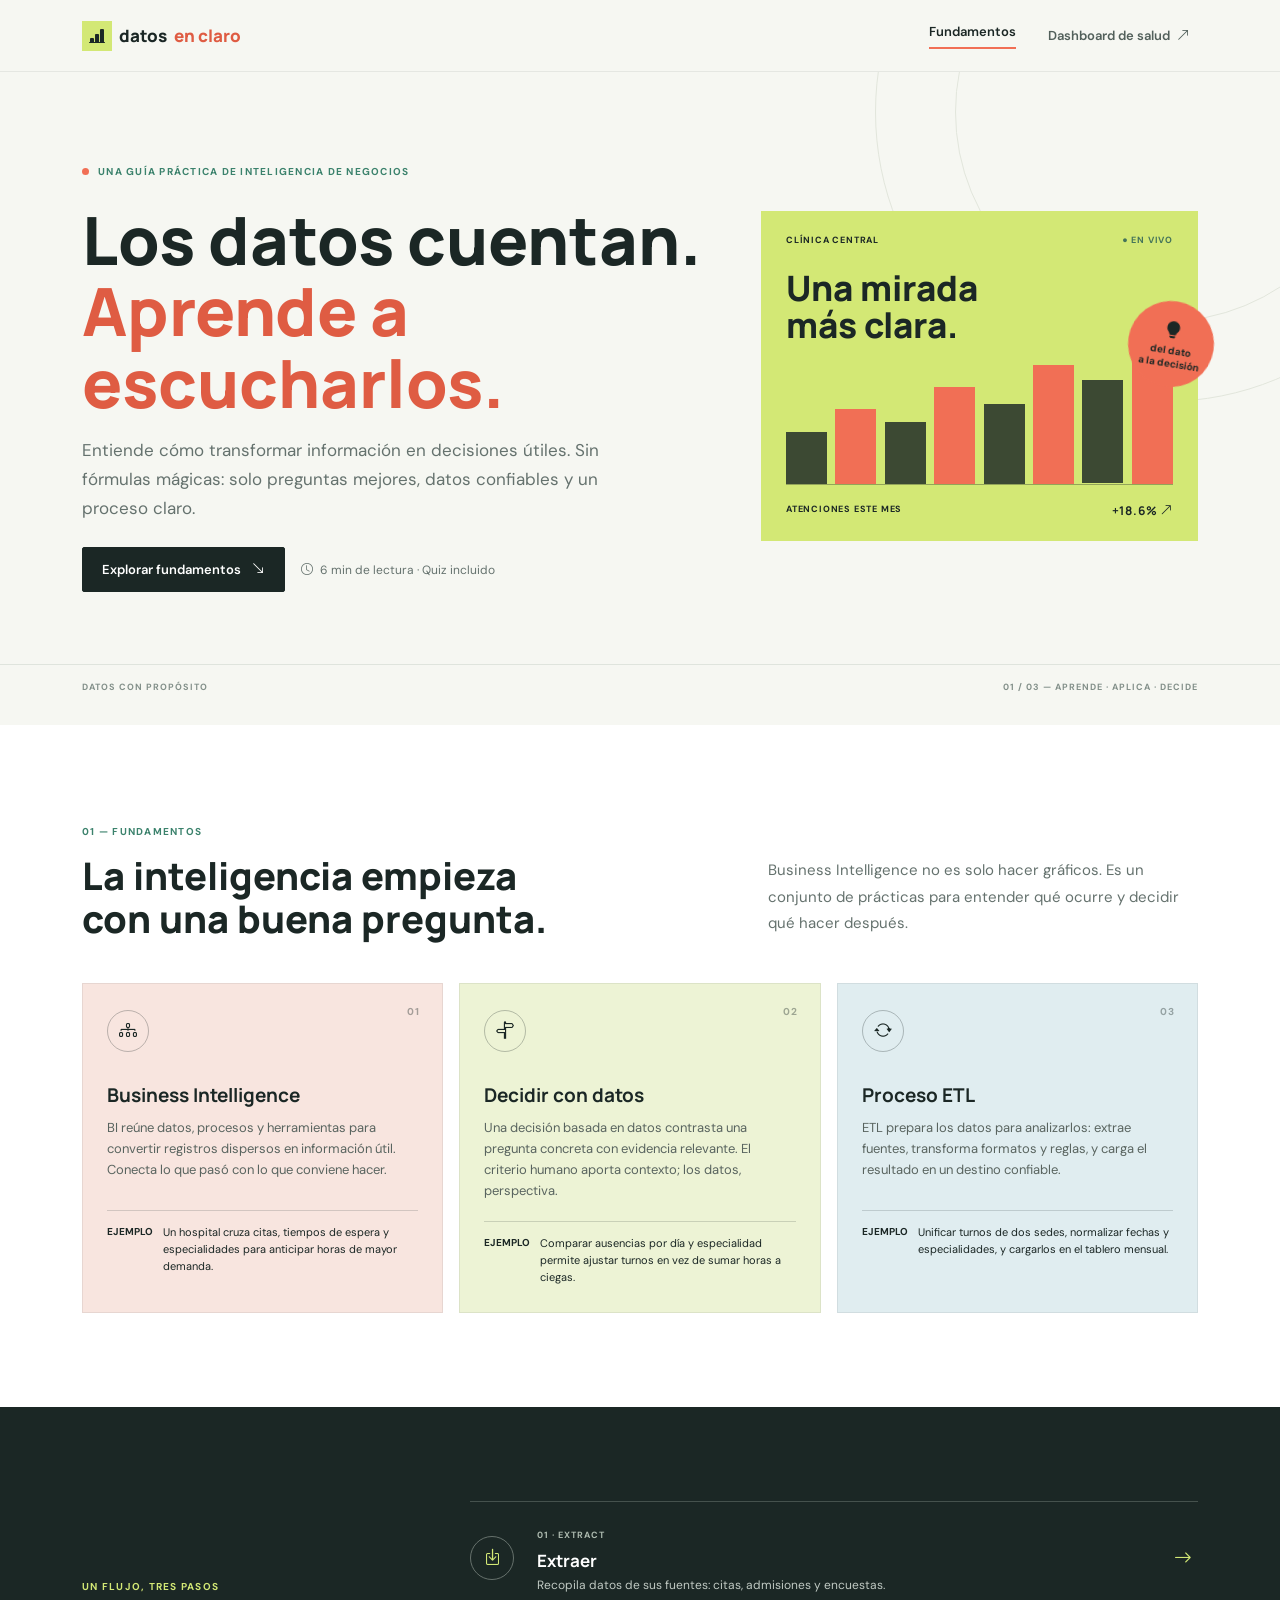
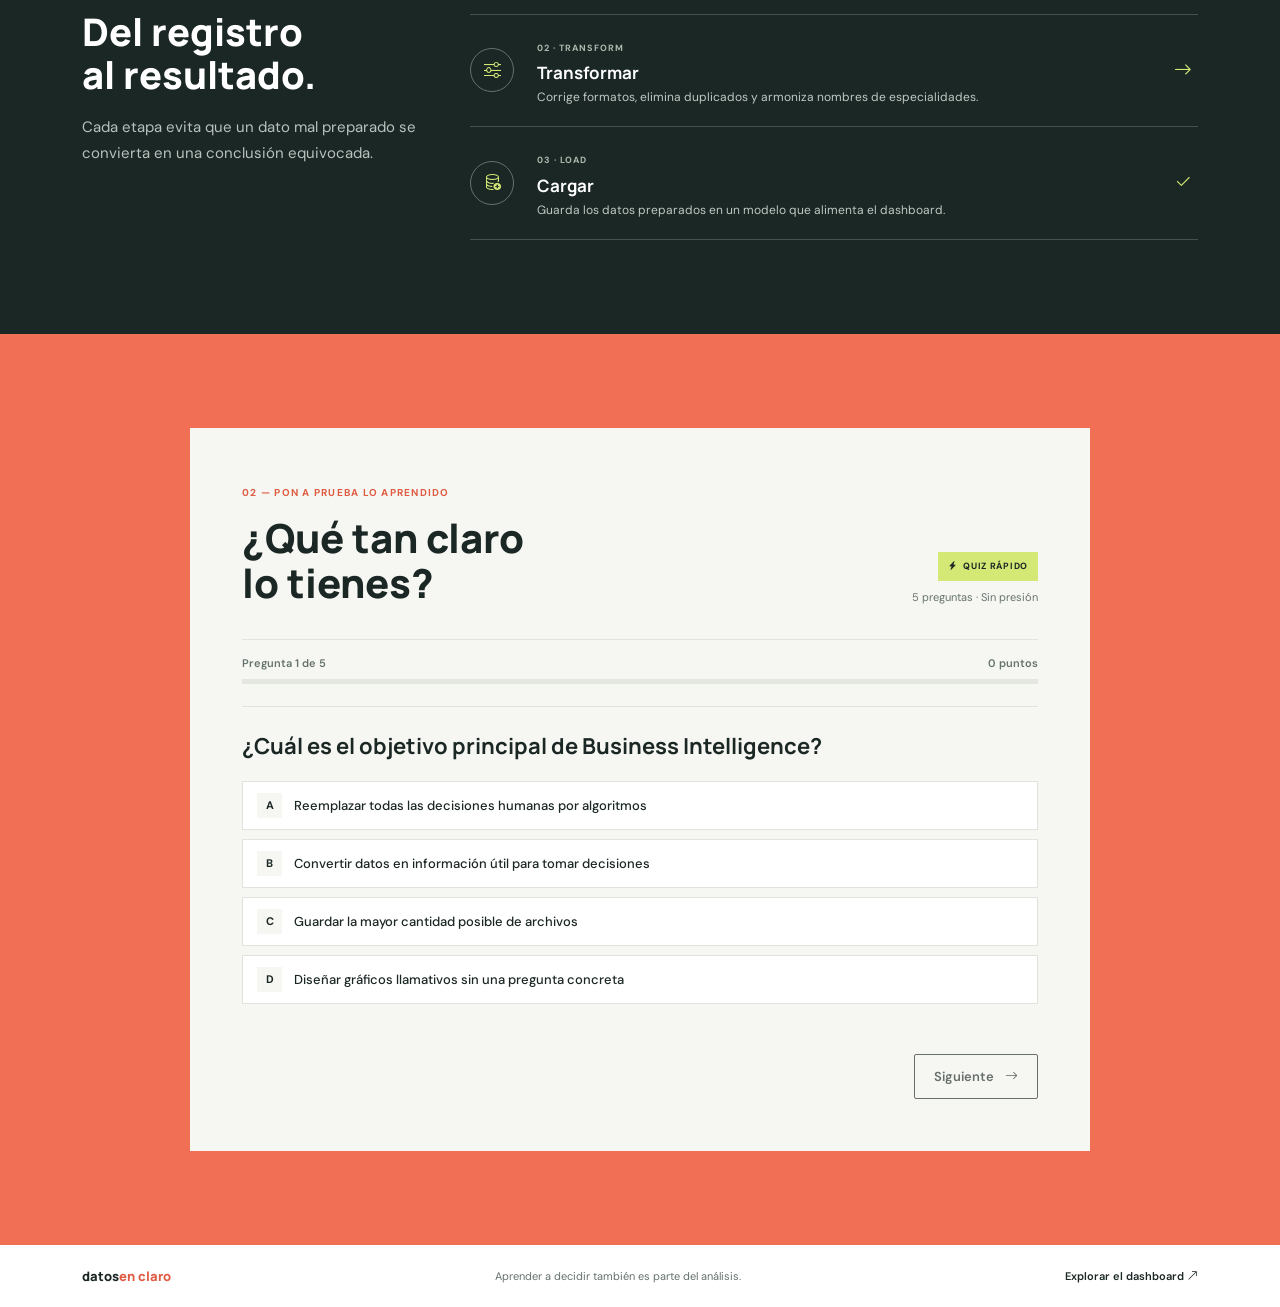
==== index.html @ 8d5fcbf2 "inicio" ====
<!doctype html>
<html lang="es">
<head>
	<meta charset="utf-8">
	<meta name="viewport" content="width=device-width, initial-scale=1">
	<meta name="description" content="Aprende los fundamentos de Business Intelligence, decisiones basadas en datos y procesos ETL con una experiencia interactiva.">
	<title>Datos en claro | Fundamentos de BI</title>
	<link rel="preconnect" href="https://fonts.googleapis.com">
	<link rel="preconnect" href="https://fonts.gstatic.com" crossorigin>
	<link href="https://fonts.googleapis.com/css2?family=DM+Sans:wght@400;500;600;700&family=Manrope:wght@400;500;600;700;800&display=swap" rel="stylesheet">
	<link href="https://cdn.jsdelivr.net/npm/bootstrap@5.3.3/dist/css/bootstrap.min.css" rel="stylesheet">
	<link href="https://cdn.jsdelivr.net/npm/bootstrap-icons@1.11.3/font/bootstrap-icons.min.css" rel="stylesheet">
	<link href="css/styles.css" rel="stylesheet">
</head>
<body>
	<nav class="navbar navbar-expand-lg site-nav sticky-top" aria-label="Navegación principal">
		<div class="container">
			<a class="navbar-brand brand-mark" href="index.html"><span class="brand-symbol"><i class="bi bi-bar-chart-line-fill"></i></span> datos<span>en claro</span></a>
			<button class="navbar-toggler" type="button" data-bs-toggle="collapse" data-bs-target="#siteNavigation" aria-controls="siteNavigation" aria-expanded="false" aria-label="Abrir menú"><span class="navbar-toggler-icon"></span></button>
			<div class="collapse navbar-collapse" id="siteNavigation">
				<div class="navbar-nav ms-auto align-items-lg-center gap-lg-3">
					<a class="nav-link active" aria-current="page" href="index.html">Fundamentos</a>
					<a class="nav-link" href="dashboard.html">Dashboard de salud <i class="bi bi-arrow-up-right ms-1"></i></a>
				</div>
			</div>
		</div>
	</nav>

	<main>
		<section class="hero-section">
			<div class="container hero-content">
				<div class="row align-items-center g-5">
					<div class="col-lg-7">
						<span class="eyebrow"><span class="eyebrow-dot"></span> Una guía práctica de inteligencia de negocios</span>
						<h1>Los datos cuentan.<br><span>Aprende a escucharlos.</span></h1>
						<p class="hero-copy">Entiende cómo transformar información en decisiones útiles. Sin fórmulas mágicas: solo preguntas mejores, datos confiables y un proceso claro.</p>
						<div class="d-flex flex-wrap align-items-center gap-3 mt-4">
							<a class="btn btn-ink btn-lg" href="#fundamentos">Explorar fundamentos <i class="bi bi-arrow-down-right ms-2"></i></a>
							<span class="hero-note"><i class="bi bi-clock me-1"></i> 6 min de lectura · Quiz incluido</span>
						</div>
					</div>
					<div class="col-lg-5">
						<div class="hero-visual" aria-label="Ilustración de datos de salud y rendimiento">
							<div class="visual-topline"><span>CLÍNICA CENTRAL</span><span class="live-indicator">● EN VIVO</span></div>
							<div class="visual-title">Una mirada<br>más clara.</div>
							<div class="visual-chart" aria-hidden="true">
								<span style="--bar-height: 40%"></span><span style="--bar-height: 58%"></span><span style="--bar-height: 48%"></span><span style="--bar-height: 75%"></span><span style="--bar-height: 62%"></span><span style="--bar-height: 92%"></span><span style="--bar-height: 80%"></span><span style="--bar-height: 100%"></span>
							</div>
							<div class="visual-footer"><span>ATENCIONES ESTE MES</span><strong>+18.6% <i class="bi bi-arrow-up-right"></i></strong></div>
							<span class="visual-sticker"><i class="bi bi-lightbulb-fill"></i> del dato<br>a la decisión</span>
						</div>
					</div>
				</div>
			</div>
			<div class="hero-bottomline"><div class="container d-flex justify-content-between"><span>DATOS CON PROPÓSITO</span><span>01 / 03 — APRENDE · APLICA · DECIDE</span></div></div>
		</section>

		<section class="section-pad intro-section" id="fundamentos">
			<div class="container">
				<div class="section-heading row align-items-end gy-3">
					<div class="col-lg-7"><span class="section-kicker">01 — FUNDAMENTOS</span><h2>La inteligencia empieza<br>con una buena pregunta.</h2></div>
					<div class="col-lg-5"><p>Business Intelligence no es solo hacer gráficos. Es un conjunto de prácticas para entender qué ocurre y decidir qué hacer después.</p></div>
				</div>
				<div class="row g-3 topic-grid">
					<div class="col-md-4">
						<article class="topic-card topic-coral h-100">
							<div class="topic-number">01</div><div class="topic-icon"><i class="bi bi-diagram-3"></i></div>
							<h3>Business Intelligence</h3>
							<p>BI reúne datos, procesos y herramientas para convertir registros dispersos en información útil. Conecta lo que pasó con lo que conviene hacer.</p>
							<div class="topic-example"><strong>Ejemplo</strong><span>Un hospital cruza citas, tiempos de espera y especialidades para anticipar horas de mayor demanda.</span></div>
						</article>
					</div>
					<div class="col-md-4">
						<article class="topic-card topic-lime h-100">
							<div class="topic-number">02</div><div class="topic-icon"><i class="bi bi-signpost-split"></i></div>
							<h3>Decidir con datos</h3>
							<p>Una decisión basada en datos contrasta una pregunta concreta con evidencia relevante. El criterio humano aporta contexto; los datos, perspectiva.</p>
							<div class="topic-example"><strong>Ejemplo</strong><span>Comparar ausencias por día y especialidad permite ajustar turnos en vez de sumar horas a ciegas.</span></div>
						</article>
					</div>
					<div class="col-md-4">
						<article class="topic-card topic-blue h-100">
							<div class="topic-number">03</div><div class="topic-icon"><i class="bi bi-arrow-repeat"></i></div>
							<h3>Proceso ETL</h3>
							<p>ETL prepara los datos para analizarlos: extrae fuentes, transforma formatos y reglas, y carga el resultado en un destino confiable.</p>
							<div class="topic-example"><strong>Ejemplo</strong><span>Unificar turnos de dos sedes, normalizar fechas y especialidades, y cargarlos en el tablero mensual.</span></div>
						</article>
					</div>
				</div>
			</div>
		</section>

		<section class="etl-section section-pad" aria-labelledby="etl-title">
			<div class="container">
				<div class="row align-items-center g-5">
					<div class="col-lg-4"><span class="section-kicker">UN FLUJO, TRES PASOS</span><h2 id="etl-title">Del registro<br>al resultado.</h2><p class="mb-0">Cada etapa evita que un dato mal preparado se convierta en una conclusión equivocada.</p></div>
					<div class="col-lg-8">
						<div class="etl-flow">
							<article class="etl-step"><span class="etl-step-icon"><i class="bi bi-box-arrow-in-down"></i></span><div><span class="etl-label">01 · EXTRACT</span><h3>Extraer</h3><p>Recopila datos de sus fuentes: citas, admisiones y encuestas.</p></div><span class="etl-arrow"><i class="bi bi-arrow-right"></i></span></article>
							<article class="etl-step"><span class="etl-step-icon"><i class="bi bi-sliders"></i></span><div><span class="etl-label">02 · TRANSFORM</span><h3>Transformar</h3><p>Corrige formatos, elimina duplicados y armoniza nombres de especialidades.</p></div><span class="etl-arrow"><i class="bi bi-arrow-right"></i></span></article>
							<article class="etl-step"><span class="etl-step-icon"><i class="bi bi-database-add"></i></span><div><span class="etl-label">03 · LOAD</span><h3>Cargar</h3><p>Guarda los datos preparados en un modelo que alimenta el dashboard.</p></div><span class="etl-arrow"><i class="bi bi-check2"></i></span></article>
						</div>
					</div>
				</div>
			</div>
		</section>

		<section class="quiz-section section-pad" id="quiz">
			<div class="container">
				<div class="quiz-shell">
					<div class="quiz-header row align-items-end gy-3">
						<div class="col-md-8"><span class="section-kicker">02 — PON A PRUEBA LO APRENDIDO</span><h2>¿Qué tan claro<br>lo tienes?</h2></div>
						<div class="col-md-4 text-md-end"><span class="quiz-badge"><i class="bi bi-lightning-charge-fill"></i> QUIZ RÁPIDO</span><p class="quiz-caption">5 preguntas · Sin presión</p></div>
					</div>
					<div class="quiz-progress-wrap">
						<div class="d-flex justify-content-between align-items-center mb-2"><span id="question-counter">Pregunta 1 de 5</span><span id="score-counter">0 puntos</span></div>
						<div class="progress" role="progressbar" aria-label="Progreso del cuestionario" aria-valuemin="0" aria-valuemax="5" aria-valuenow="0"><div class="progress-bar" id="quiz-progress"></div></div>
					</div>
					<div id="quiz-content" class="quiz-content" aria-live="polite">
						<h3 class="quiz-question" id="question-text">Cargando pregunta…</h3>
						<div id="answer-options" class="answer-options"></div>
						<div id="feedback" class="quiz-feedback" role="status"></div>
						<div class="d-flex justify-content-end"><button class="btn btn-ink" id="next-question" type="button" disabled>Siguiente <i class="bi bi-arrow-right ms-2"></i></button></div>
					</div>
					<div id="quiz-result" class="quiz-result d-none" aria-live="polite"></div>
				</div>
			</div>
		</section>
	</main>

	<footer class="site-footer"><div class="container d-flex flex-column flex-md-row justify-content-between gap-2"><a class="footer-brand" href="index.html">datos<span>en claro</span></a><span>Aprender a decidir también es parte del análisis.</span><a href="dashboard.html">Explorar el dashboard <i class="bi bi-arrow-up-right"></i></a></div></footer>

	<script src="https://cdn.jsdelivr.net/npm/bootstrap@5.3.3/dist/js/bootstrap.bundle.min.js"></script>
	<script src="js/index.js"></script>
</body>
</html>
---- css/styles.css ----
:root {
  --ink: #1b2725;
  --muted: #65726e;
  --paper: #f6f7f2;
  --white: #fff;
  --line: #dfe4dd;
  --coral: #f16f55;
  --coral-dark: #df5c43;
  --lime: #d3e875;
  --blue: #c9e5ec;
  --violet: #e2d8ee;
  --green: #3b826c;
  --font-display: "Manrope", sans-serif;
  --font-body: "DM Sans", sans-serif;
}

* { box-sizing: border-box; }
html { scroll-behavior: smooth; }
body { margin: 0; background: var(--paper); color: var(--ink); font-family: var(--font-body); font-size: 15px; }
a { color: inherit; }
.site-nav { min-height: 72px; background: rgba(246, 247, 242, .94); border-bottom: 1px solid rgba(27, 39, 37, .08); backdrop-filter: blur(14px); }
.brand-mark { display: inline-flex; align-items: center; gap: 7px; color: var(--ink); font: 800 17px var(--font-display); letter-spacing: 0; }
.brand-mark:hover { color: var(--ink); }
.brand-mark > span:last-child, .footer-brand span { color: var(--coral-dark); }
.brand-symbol { display: grid; width: 30px; height: 30px; place-items: center; color: var(--ink); background: var(--lime); font-size: 16px; }
.site-nav .nav-link { padding: 10px 4px; color: #52605b; font-size: 13px; font-weight: 600; }
.site-nav .nav-link.active, .site-nav .nav-link:hover { color: var(--ink); }
.site-nav .nav-link.active::after { display: block; height: 2px; margin-top: 5px; background: var(--coral); content: ""; }
.navbar-toggler { border: 1px solid var(--line); border-radius: 3px; }
.hero-section { position: relative; overflow: hidden; padding: 87px 0 30px; background: var(--paper); }
.hero-section::before { position: absolute; top: -250px; right: -175px; width: 580px; height: 580px; border: 1px solid #e2e6dc; border-radius: 50%; content: ""; }
.hero-section::after { position: absolute; top: -170px; right: -95px; width: 420px; height: 420px; border: 1px solid #e2e6dc; border-radius: 50%; content: ""; }
.hero-content, .hero-bottomline { position: relative; z-index: 1; }
.eyebrow, .section-kicker { display: inline-flex; align-items: center; gap: 9px; color: var(--green); font-size: 10px; font-weight: 700; letter-spacing: 1.25px; text-transform: uppercase; }
.eyebrow-dot { width: 7px; height: 7px; border-radius: 50%; background: var(--coral); }
h1, h2, h3, p { letter-spacing: 0; }
.hero-section h1 { margin: 22px 0 17px; font: 800 clamp(42px, 5.2vw, 70px)/1.08 var(--font-display); }
.hero-section h1 span, .dashboard-heading h1 span { color: var(--coral-dark); }
.hero-copy { max-width: 535px; margin: 0; color: var(--muted); font-size: 17px; line-height: 1.7; }
.btn-ink { padding: 12px 19px; border: 1px solid var(--ink); border-radius: 2px; background: var(--ink); color: white; font-size: 13px; font-weight: 600; }
.btn-ink:hover, .btn-ink:focus { border-color: var(--coral-dark); background: var(--coral-dark); color: white; }
.hero-note { color: var(--muted); font-size: 12px; }
.hero-visual { position: relative; min-height: 330px; max-width: 460px; margin-left: auto; padding: 23px 25px; overflow: visible; background: #d3e875; }
.visual-topline, .visual-footer { display: flex; justify-content: space-between; gap: 12px; font-size: 9px; font-weight: 700; letter-spacing: .8px; }
.live-indicator { color: #44745a; }
.visual-title { position: relative; z-index: 1; margin-top: 23px; font: 800 35px/1.05 var(--font-display); }
.visual-chart { position: absolute; right: 25px; bottom: 56px; left: 25px; display: flex; height: 130px; align-items: end; gap: 8px; border-bottom: 1px solid rgba(27, 39, 37, .35); }
.visual-chart span { flex: 1; height: var(--bar-height); background: rgba(27, 39, 37, .82); animation: bar-rise .8s both; transform-origin: bottom; }
.visual-chart span:nth-child(2n) { background: var(--coral); }
.visual-chart span:nth-child(2) { animation-delay: .08s; }.visual-chart span:nth-child(3) { animation-delay: .14s; }.visual-chart span:nth-child(4) { animation-delay: .2s; }.visual-chart span:nth-child(5) { animation-delay: .26s; }.visual-chart span:nth-child(6) { animation-delay: .32s; }.visual-chart span:nth-child(7) { animation-delay: .38s; }.visual-chart span:nth-child(8) { animation-delay: .44s; }
.visual-footer { position: absolute; right: 25px; bottom: 22px; left: 25px; align-items: center; }
.visual-footer strong { font: 700 12px var(--font-display); }
.visual-sticker { position: absolute; right: -16px; top: 90px; display: grid; width: 86px; height: 86px; align-content: center; justify-items: center; border-radius: 50%; background: var(--coral); color: var(--ink); font-size: 10px; font-weight: 700; line-height: 1.3; text-align: center; transform: rotate(9deg); }
.visual-sticker i { margin-bottom: 3px; font-size: 17px; }
.hero-bottomline { margin-top: 72px; padding-top: 16px; border-top: 1px solid var(--line); color: #83908a; font-size: 9px; font-weight: 700; letter-spacing: 1px; }
.section-pad { padding: 94px 0; }
.intro-section { background: #fff; }
.section-heading { margin-bottom: 43px; }
.section-heading h2, .etl-section h2, .quiz-header h2 { margin: 13px 0 0; font: 800 38px/1.13 var(--font-display); }
.section-heading > div:last-child p, .etl-section > .container > .row > div:first-child > p { max-width: 430px; margin: 0 0 4px auto; color: var(--muted); line-height: 1.75; }
.topic-grid { --bs-gutter-y: 16px; }
.topic-card { position: relative; min-height: 330px; padding: 26px 24px 22px; border: 1px solid rgba(27, 39, 37, .08); }
.topic-coral { background: #f8e5df; }.topic-lime { background: #edf3d5; }.topic-blue { background: #e0edf0; }
.topic-number { position: absolute; top: 20px; right: 22px; color: rgba(27, 39, 37, .38); font-size: 10px; font-weight: 700; letter-spacing: 1px; }
.topic-icon { display: grid; width: 42px; height: 42px; margin-bottom: 30px; place-items: center; border: 1px solid rgba(27, 39, 37, .28); border-radius: 50%; font-size: 18px; }
.topic-card h3 { margin-bottom: 10px; font: 700 19px var(--font-display); }
.topic-card > p { min-height: 72px; margin-bottom: 20px; color: #59645f; font-size: 13px; line-height: 1.6; }
.topic-example { display: flex; gap: 10px; padding-top: 13px; border-top: 1px solid rgba(27, 39, 37, .17); font-size: 11px; line-height: 1.55; }
.topic-example strong { flex: 0 0 auto; font-size: 10px; text-transform: uppercase; }
.etl-section { background: var(--ink); color: white; }
.etl-section .section-kicker { color: var(--lime); }
.etl-section h2 { margin-bottom: 18px; }
.etl-section > .container > .row > div:first-child > p { margin: 0; color: #b9c2bd; }
.etl-flow { border-top: 1px solid #45514d; }
.etl-step { display: grid; grid-template-columns: 48px 1fr 24px; align-items: center; gap: 19px; padding: 20px 0; border-bottom: 1px solid #45514d; }
.etl-step-icon { display: grid; width: 44px; height: 44px; place-items: center; border: 1px solid #66716c; border-radius: 50%; color: var(--lime); font-size: 17px; }
.etl-label { color: #adbaaf; font-size: 9px; font-weight: 700; letter-spacing: 1px; }
.etl-step h3 { margin: 4px 0; font: 700 17px var(--font-display); }
.etl-step p { margin: 0; color: #c0c9c3; font-size: 12px; line-height: 1.5; }
.etl-arrow { color: var(--lime); font-size: 18px; }
.quiz-section { background: var(--coral); }
.quiz-shell { max-width: 900px; margin: auto; padding: clamp(24px, 5vw, 52px); background: var(--paper); }
.quiz-header { margin-bottom: 33px; }
.quiz-header .section-kicker { color: var(--coral-dark); }
.quiz-header h2 { font-size: 40px; }
.quiz-badge { display: inline-flex; align-items: center; gap: 6px; padding: 8px 10px; background: var(--lime); font-size: 9px; font-weight: 700; letter-spacing: .7px; }
.quiz-caption { margin: 8px 0 0; color: var(--muted); font-size: 11px; }
.quiz-progress-wrap { padding: 15px 0 22px; border-top: 1px solid var(--line); border-bottom: 1px solid var(--line); color: var(--muted); font-size: 11px; font-weight: 600; }
.progress { height: 5px; border-radius: 0; background: #e4e7e0; }
.progress-bar { background: var(--coral); transition: width .35s ease; }
.quiz-question { max-width: 690px; margin: 25px 0 19px; font: 700 22px/1.35 var(--font-display); }
.answer-options { display: grid; gap: 9px; margin-bottom: 13px; }
.answer-option { display: flex; width: 100%; min-height: 49px; align-items: center; gap: 12px; padding: 11px 14px; border: 1px solid var(--line); background: white; color: var(--ink); font: 500 13px var(--font-body); text-align: left; transition: border-color .15s, background .15s; }
.answer-option:hover:not(:disabled), .answer-option:focus-visible { border-color: var(--ink); background: #f9faf6; }
.answer-option:disabled { opacity: 1; }
.answer-letter { display: grid; width: 25px; height: 25px; flex: 0 0 25px; place-items: center; background: var(--paper); font-size: 11px; font-weight: 700; }
.answer-option.is-correct { border-color: var(--green); background: #e4f0e9; }.answer-option.is-wrong { border-color: var(--coral-dark); background: #fbe9e3; }
.quiz-feedback { min-height: 28px; margin-bottom: 9px; font-size: 12px; font-weight: 600; }
.quiz-feedback.correct { color: var(--green); }.quiz-feedback.incorrect { color: var(--coral-dark); }
.quiz-result { padding: 22px 0 4px; }
.quiz-result-score { display: flex; align-items: center; gap: 18px; margin: 22px 0; }
.quiz-result-number { display: grid; width: 86px; height: 86px; flex: 0 0 86px; place-items: center; background: var(--lime); font: 800 26px var(--font-display); }
.quiz-result h3 { margin: 0 0 8px; font: 700 22px var(--font-display); }
.quiz-result p { margin: 0; color: var(--muted); line-height: 1.6; }
.site-footer { padding: 22px 0; background: #fff; color: var(--muted); font-size: 11px; }
.site-footer .container { align-items: center; }
.footer-brand { color: var(--ink); font: 800 13px var(--font-display); text-decoration: none; }
.site-footer > .container > a:last-child { color: var(--ink); text-decoration: none; font-weight: 600; }

/* Dashboard */
.dashboard-main { min-height: calc(100vh - 140px); padding: 56px 0 48px; background-color: #eff2ec; background-image: radial-gradient(#dce2d8 0.7px, transparent 0.7px); background-size: 16px 16px; }
.dashboard-container { max-width: 1180px; }
.dashboard-heading { margin-bottom: 31px; }
.dashboard-heading h1 { margin: 12px 0 10px; font: 800 46px/1.05 var(--font-display); }
.dashboard-heading > div:first-child > p { margin: 0; color: var(--muted); font-size: 14px; }
.filter-panel { padding: 16px 17px 15px; border: 1px solid var(--line); background: rgba(255, 255, 255, .88); }
.filter-title { display: flex; align-items: center; gap: 8px; margin-bottom: 13px; font: 700 12px var(--font-display); }
.filter-title > i { color: var(--coral-dark); font-size: 15px; }
.data-status { margin-left: auto; color: #818d87; font: 700 8px var(--font-body); letter-spacing: .5px; }
.data-status span { display: inline-block; width: 6px; height: 6px; margin-right: 3px; border-radius: 50%; background: #6ca987; }
.form-label { margin-bottom: 5px; color: var(--muted); font-size: 10px; font-weight: 600; }
.form-select { min-height: 36px; border-color: #d9dfd8; border-radius: 2px; background-color: white; font-size: 11px; }
.form-select:focus { border-color: var(--green); box-shadow: 0 0 0 .15rem rgba(59, 130, 108, .14); }
.kpi-section, .charts-section { margin-top: 29px; }
.section-caption { display: flex; justify-content: space-between; align-items: baseline; gap: 12px; margin-bottom: 12px; }
.section-caption h2 { margin: 0; font: 700 16px var(--font-display); }
.section-caption > span { color: var(--muted); font-size: 10px; }
.kpi-card { height: 100%; min-height: 144px; padding: 16px 17px 14px; border: 1px solid rgba(27, 39, 37, .08); background: white; }
.kpi-top { display: flex; justify-content: space-between; align-items: center; gap: 9px; color: var(--muted); font-size: 11px; font-weight: 600; }
.kpi-icon { display: grid; width: 31px; height: 31px; flex: 0 0 31px; place-items: center; border-radius: 50%; color: var(--ink); font-size: 15px; }
.coral-icon { background: #f8ddd5; }.blue-icon { background: var(--blue); }.lime-icon { background: var(--lime); }.violet-icon { background: var(--violet); }
.kpi-card > strong { display: block; margin-top: 8px; font: 800 27px/1.05 var(--font-display); }
.kpi-card > strong small { font-size: 13px; font-weight: 700; }
.kpi-foot { display: flex; align-items: center; gap: 7px; margin-top: 10px; color: #89938e; font-size: 9px; }
.kpi-trend { font-size: 9px; font-weight: 700; }.trend-up { color: #378268; }.trend-down { color: #378268; }.trend-neutral { color: #6c7771; }
.chart-panel { height: 100%; padding: 18px 19px 15px; border: 1px solid rgba(27, 39, 37, .08); background: white; }
.chart-heading { display: flex; justify-content: space-between; align-items: center; gap: 12px; }
.chart-index { color: var(--green); font-size: 8px; font-weight: 700; letter-spacing: .8px; }
.chart-heading h3 { margin: 4px 0 0; font: 700 15px var(--font-display); }
.chart-unit { color: #929c96; font-size: 8px; font-weight: 700; letter-spacing: .5px; }
.chart-canvas { position: relative; width: 100%; }
.chart-canvas-bars { height: 260px; margin-top: 14px; }
.chart-canvas-doughnut { height: 214px; margin-top: 8px; }
.chart-canvas-line { height: 235px; margin-top: 12px; }
.chart-legend { display: flex; flex-wrap: wrap; justify-content: center; gap: 9px 15px; padding-top: 10px; }
.legend-item { display: inline-flex; align-items: center; gap: 6px; color: #66716c; font-size: 10px; }
.legend-swatch { width: 8px; height: 8px; border-radius: 50%; }
.dashboard-note { margin: 18px 0 0; color: #76827c; font-size: 10px; }

@keyframes bar-rise { from { transform: scaleY(.08); } to { transform: scaleY(1); } }
@media (max-width: 767.98px) {
  .hero-section { padding-top: 60px; }
  .hero-section h1 { font-size: 46px; }
  .hero-visual { max-width: none; min-height: 300px; margin: 8px 8px 0 0; }
  .hero-bottomline { margin-top: 47px; }
  .hero-bottomline .container span:last-child { text-align: right; }
  .section-pad { padding: 69px 0; }
  .section-heading h2, .etl-section h2 { font-size: 32px; }
  .section-heading > div:last-child p { margin: 0; }
  .topic-card { min-height: 0; }
  .topic-card > p { min-height: 0; }
  .quiz-header h2 { font-size: 34px; }
  .quiz-header .col-md-4 { text-align: left !important; }
  .dashboard-main { padding-top: 37px; }
  .dashboard-heading h1 { font-size: 40px; }
  .chart-panel { padding: 15px 13px 13px; }
  .chart-canvas-bars { height: 240px; }
  .chart-canvas-doughnut { height: 205px; }
  .chart-canvas-line { height: 210px; }
}
@media (max-width: 380px) {
  .hero-section h1 { font-size: 39px; }
  .hero-copy { font-size: 15px; }
  .visual-sticker { right: -9px; width: 74px; height: 74px; }
  .kpi-card { padding: 13px 11px; }
  .kpi-top { font-size: 10px; }
  .kpi-card > strong { font-size: 23px; }
  .kpi-foot { gap: 4px; font-size: 8px; }
}
@media (prefers-reduced-motion: reduce) {
  *, *::before, *::after { scroll-behavior: auto !important; animation-duration: .01ms !important; animation-iteration-count: 1 !important; transition-duration: .01ms !important; }
}
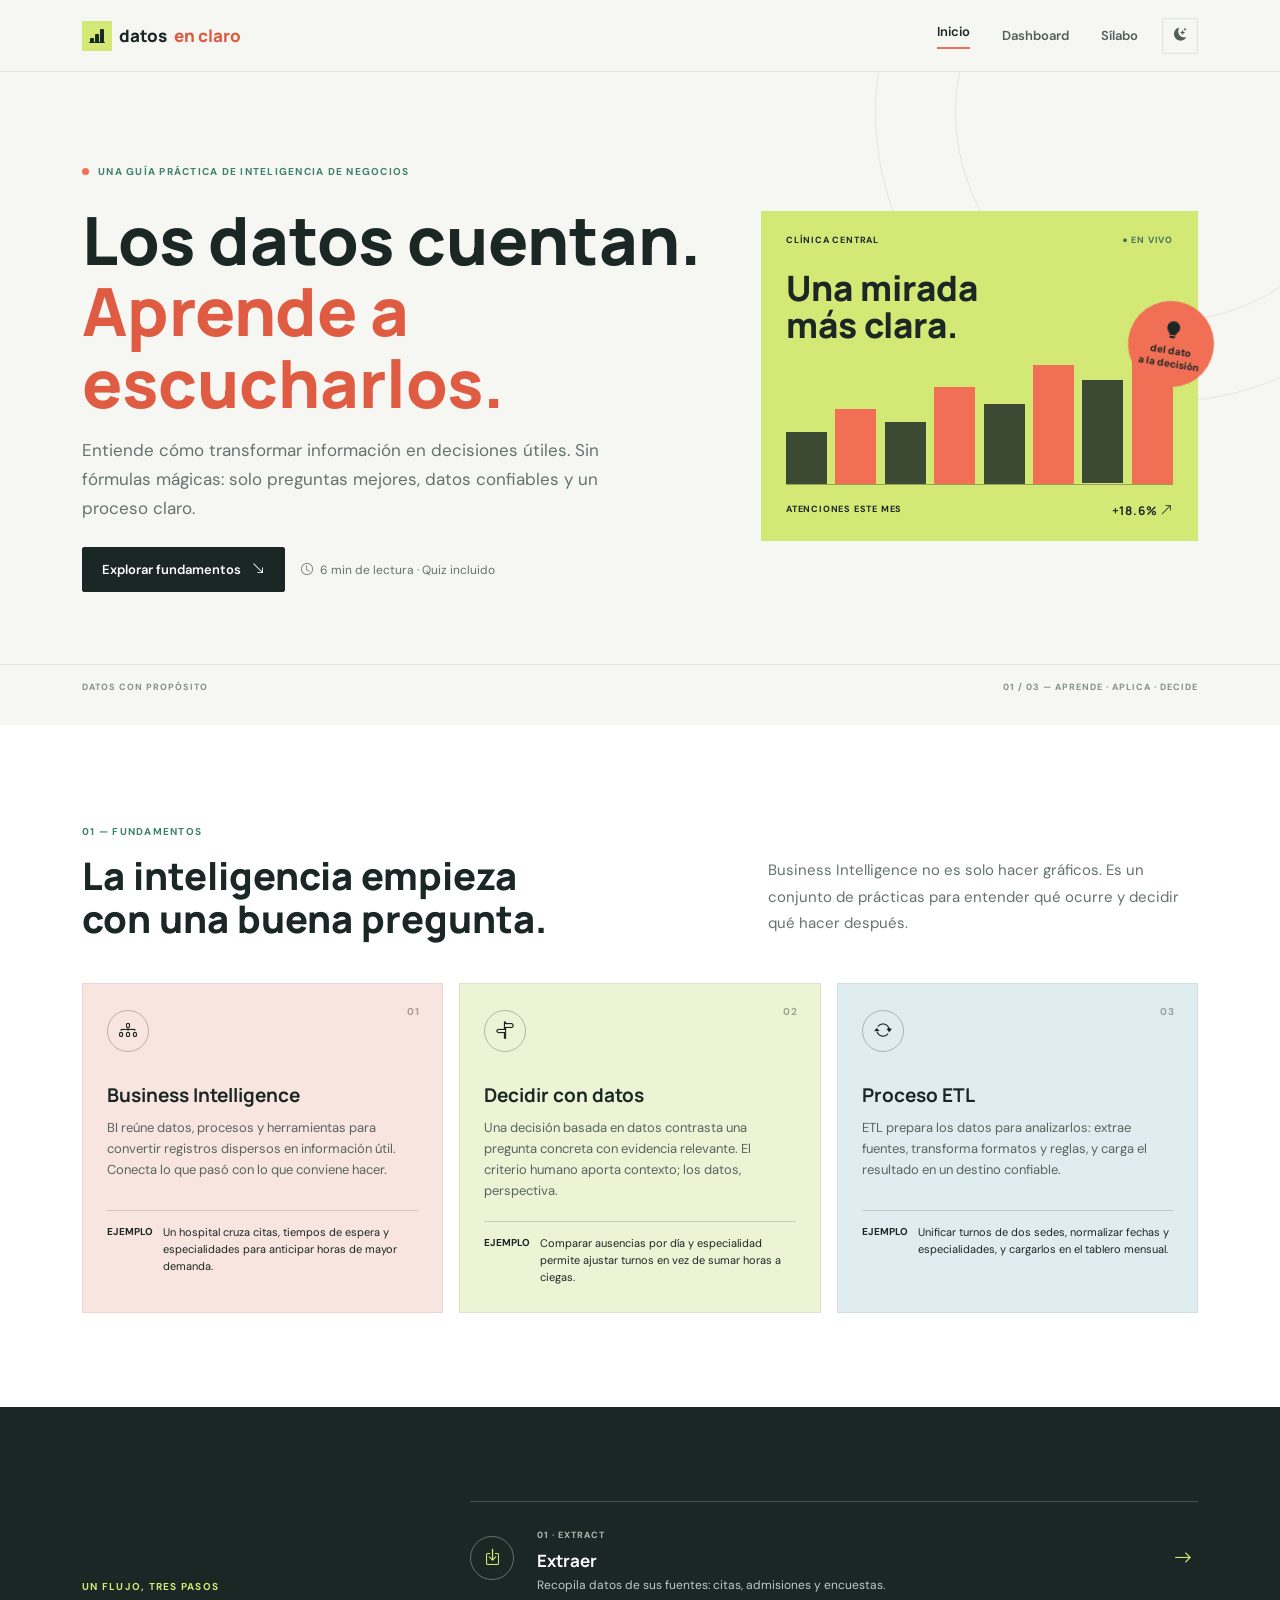
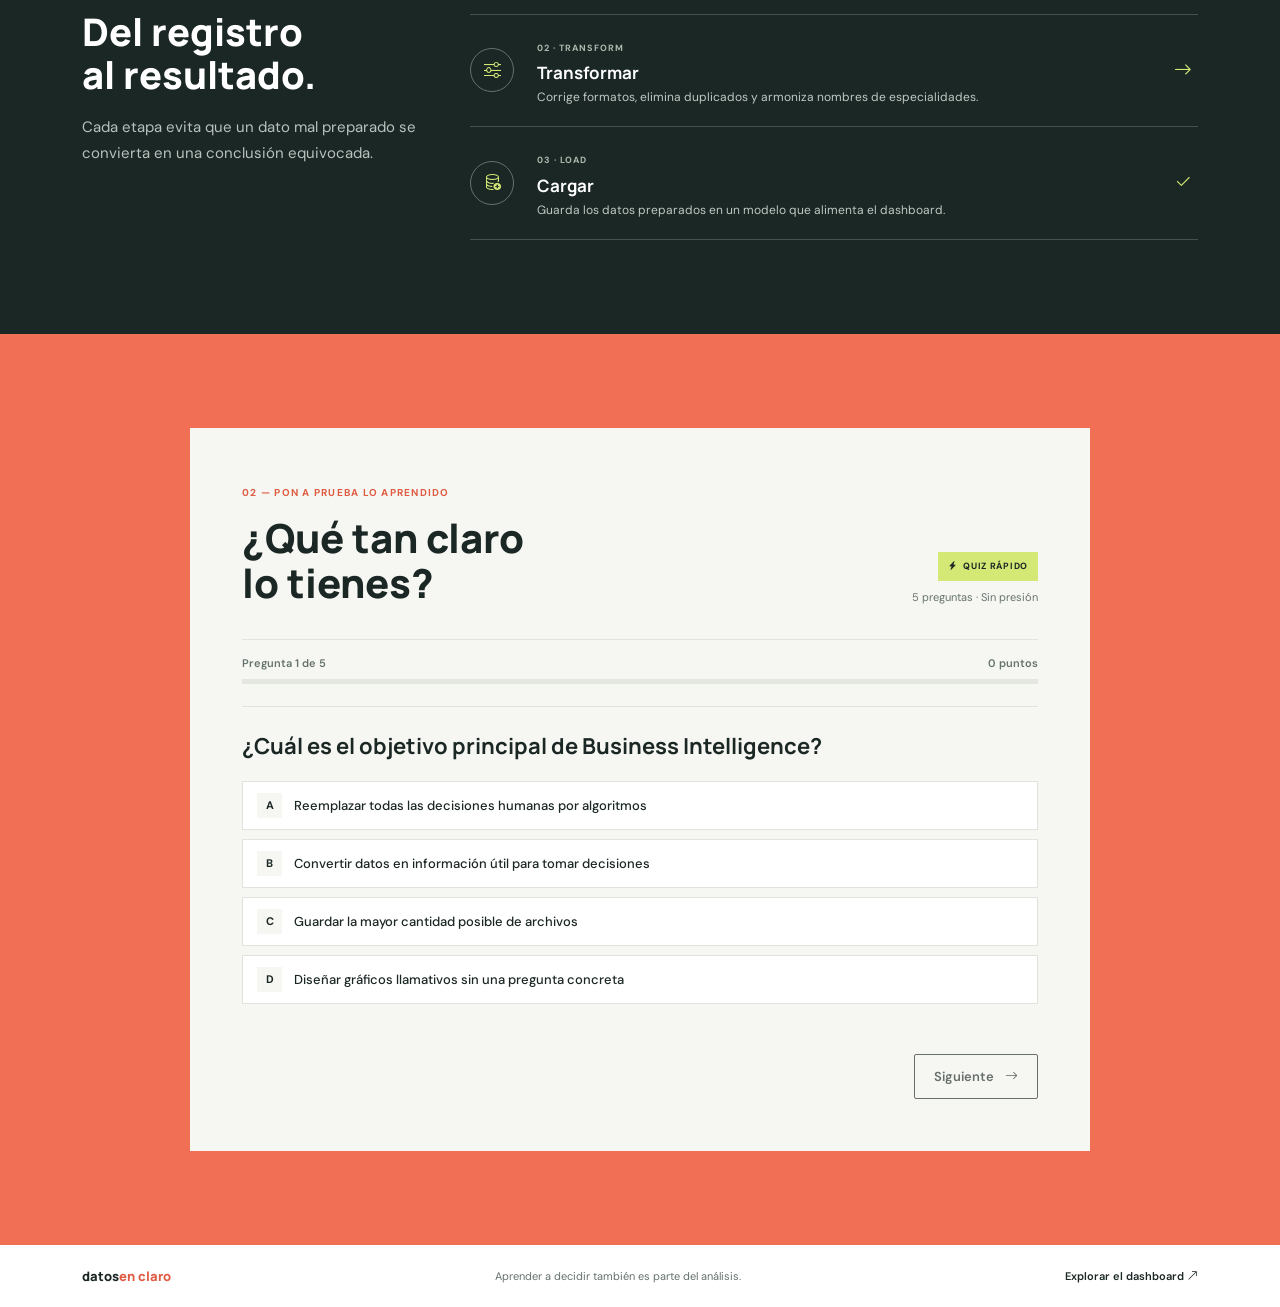
==== commit 814962d4: "agregar pagina silabo" ====
--- a/index.html
+++ b/index.html
@@ -10,6 +10,7 @@
 	<link href="https://fonts.googleapis.com/css2?family=DM+Sans:wght@400;500;600;700&family=Manrope:wght@400;500;600;700;800&display=swap" rel="stylesheet">
 	<link href="https://cdn.jsdelivr.net/npm/bootstrap@5.3.3/dist/css/bootstrap.min.css" rel="stylesheet">
 	<link href="https://cdn.jsdelivr.net/npm/bootstrap-icons@1.11.3/font/bootstrap-icons.min.css" rel="stylesheet">
+	<script src="js/theme-toggle.js"></script>
 	<link href="css/styles.css" rel="stylesheet">
 </head>
 <body>
@@ -19,8 +20,10 @@
 			<button class="navbar-toggler" type="button" data-bs-toggle="collapse" data-bs-target="#siteNavigation" aria-controls="siteNavigation" aria-expanded="false" aria-label="Abrir menú"><span class="navbar-toggler-icon"></span></button>
 			<div class="collapse navbar-collapse" id="siteNavigation">
 				<div class="navbar-nav ms-auto align-items-lg-center gap-lg-3">
-					<a class="nav-link active" aria-current="page" href="index.html">Fundamentos</a>
-					<a class="nav-link" href="dashboard.html">Dashboard de salud <i class="bi bi-arrow-up-right ms-1"></i></a>
+					<a class="nav-link active" aria-current="page" href="index.html">Inicio</a>
+					<a class="nav-link" href="dashboard.html">Dashboard</a>
+					<a class="nav-link" href="silabo.html">Sílabo</a>
+					<button class="nav-link theme-toggle" type="button" data-theme-toggle aria-label="Activar modo oscuro" title="Activar modo oscuro" aria-pressed="false"><i class="bi bi-moon-stars-fill" aria-hidden="true"></i><span class="visually-hidden">Activar modo oscuro</span></button>
 				</div>
 			</div>
 		</div>
--- a/css/styles.css
+++ b/css/styles.css
@@ -1,3 +1,5 @@
+.theme-toggle { display: inline-flex !important; width: 36px; height: 36px; align-items: center; justify-content: center; padding: 0 !important; border: 1px solid var(--line) !important; border-radius: 2px; background: transparent; }
+.theme-toggle:hover, .theme-toggle:focus-visible { background: rgba(59, 130, 108, .1); }
 :root {
   --ink: #1b2725;
   --muted: #65726e;
@@ -10,6 +12,10 @@
   --blue: #c9e5ec;
   --violet: #e2d8ee;
   --green: #3b826c;
+  --chart-text: #77837d;
+  --chart-grid: #edf0ec;
+  --chart-surface: #fff;
+  --chart-tooltip-bg: #1b2725;
   --font-display: "Manrope", sans-serif;
   --font-body: "DM Sans", sans-serif;
 }
@@ -147,6 +153,186 @@
 .legend-swatch { width: 8px; height: 8px; border-radius: 50%; }
 .dashboard-note { margin: 18px 0 0; color: #76827c; font-size: 10px; }
 
+/* Syllabus */
+.syllabus-main { background: var(--paper); }
+.syllabus-hero { padding: 63px 0 51px; background: #e8f0e9; }
+.syllabus-hero h1 { margin: 14px 0 13px; font: 800 39px/1.12 var(--font-display); }
+.syllabus-hero h1 span { color: var(--coral-dark); }
+.syllabus-hero p { max-width: 620px; margin: 0; color: var(--muted); line-height: 1.65; }
+.syllabus-term { display: inline-flex; align-items: center; gap: 8px; padding: 11px 13px; border: 1px solid rgba(27, 39, 37, .16); color: var(--ink); font-size: 11px; font-weight: 700; }
+.syllabus-term i { color: var(--green); font-size: 16px; }
+.syllabus-container { max-width: 1080px; }
+.syllabus-facts { position: relative; display: grid; grid-template-columns: 1.5fr 1fr .7fr; gap: 12px; margin-top: -1px; padding: 18px 0 0; }
+.fact-card { display: flex; min-height: 118px; flex-direction: column; justify-content: center; gap: 6px; padding: 17px 19px; border: 1px solid var(--line); background: var(--chart-surface); }
+.fact-label, .bibliography-type { color: var(--green); font-size: 9px; font-weight: 700; letter-spacing: .85px; }
+.fact-card > strong { font: 700 17px var(--font-display); }
+.fact-card > strong small { font-size: 12px; }
+.fact-subline { color: var(--muted); font-size: 10px; }
+.fact-subline i { margin-right: 4px; }
+.fact-credits { background: var(--lime); }
+.fact-credits .fact-label { color: #4e5d36; }
+.fact-credits > strong { font-size: 35px; }
+.syllabus-block { padding: 62px 0; border-bottom: 1px solid var(--line); }
+.syllabus-intro { padding-top: 70px; }
+.syllabus-block h2 { margin: 11px 0 0; font: 800 30px/1.2 var(--font-display); }
+.syllabus-lead { margin: 0 0 19px; color: var(--muted); font-size: 15px; line-height: 1.75; }
+.objective-note { padding: 17px 19px; border-left: 3px solid var(--coral); background: var(--chart-surface); }
+.objective-note > span { color: var(--coral-dark); font-size: 9px; font-weight: 700; letter-spacing: .8px; }
+.objective-note > span i { margin-right: 5px; font-size: 13px; }
+.objective-note p { margin: 8px 0 0; color: var(--muted); font-size: 12px; line-height: 1.65; }
+.syllabus-section-heading { display: flex; justify-content: space-between; align-items: end; gap: 20px; margin-bottom: 21px; }
+.syllabus-section-heading > p { max-width: 390px; margin: 0; color: var(--muted); font-size: 12px; line-height: 1.6; }
+.accordion-actions { display: flex; gap: 7px; }
+.accordion-actions .btn { border-radius: 2px; font-size: 10px; }
+.syllabus-accordion { border-top: 1px solid var(--line); }
+.syllabus-accordion .accordion-item { border: 0; border-bottom: 1px solid var(--line); background: transparent; }
+.syllabus-accordion .accordion-button { gap: 15px; padding: 19px 15px; background: var(--chart-surface); color: var(--ink); box-shadow: none; font: inherit; }
+.syllabus-accordion .accordion-button:not(.collapsed) { color: var(--ink); }
+.syllabus-accordion .accordion-button::after { background-size: 13px; }
+.unit-number { flex: 0 0 auto; color: var(--coral-dark); font-size: 9px; font-weight: 700; letter-spacing: .8px; }
+.unit-title { font: 700 14px var(--font-display); }
+.syllabus-accordion .accordion-body { padding: 4px 21px 23px; background: var(--chart-surface); color: var(--muted); font-size: 12px; line-height: 1.6; }
+.syllabus-accordion .accordion-body > p { margin-bottom: 17px; }
+.unit-topic-grid { display: grid; grid-template-columns: 1.3fr .7fr; gap: 25px; }
+.unit-topic-label { color: var(--green); font-size: 9px; font-weight: 700; letter-spacing: .8px; }
+.unit-topic-grid ul { display: grid; gap: 7px; margin: 10px 0 0; padding-left: 17px; }
+.unit-outcome { align-self: start; padding: 14px 15px; background: var(--paper); }
+.unit-outcome > i { margin-right: 7px; color: var(--coral-dark); }
+.unit-outcome strong { color: var(--ink); font-size: 11px; }
+.unit-outcome p { margin: 8px 0 0; font-size: 11px; }
+.skills-section { padding-bottom: 65px; }
+.skill-card { min-height: 155px; padding: 17px; border: 1px solid var(--line); background: var(--chart-surface); }
+.skill-icon { display: grid; width: 32px; height: 32px; margin-bottom: 17px; place-items: center; border-radius: 50%; color: var(--ink); font-size: 14px; }
+.skill-digital { background: var(--blue); }.skill-creative { background: var(--lime); }.skill-ethics { background: #f6d7cd; }.skill-leadership { background: #d9e9df; }.skill-critical { background: var(--violet); }.skill-problem { background: #f0e6c4; }
+.skill-card h3 { margin: 0 0 7px; font: 700 13px var(--font-display); }
+.skill-card p { margin: 0; color: var(--muted); font-size: 10px; line-height: 1.55; }
+.integrator-section { display: grid; grid-template-columns: 155px 1fr 105px; align-items: center; gap: 27px; margin: 54px 0 0; padding: 27px 30px; background: var(--ink); color: var(--paper); }
+.integrator-mark { display: grid; width: 112px; height: 112px; align-content: center; justify-items: center; gap: 8px; border: 1px solid rgba(246, 247, 242, .35); border-radius: 50%; color: var(--lime); }
+.integrator-mark i { font-size: 31px; }
+.integrator-mark span { font-size: 8px; font-weight: 700; letter-spacing: 1px; }
+.integrator-copy .section-kicker { color: var(--lime); }
+.integrator-copy h2 { margin: 7px 0; color: white; font: 800 26px var(--font-display); }
+.integrator-copy > p { max-width: 600px; margin: 0; color: #c0c9c3; font-size: 11px; line-height: 1.65; }
+.integrator-tags { display: flex; flex-wrap: wrap; gap: 7px; margin-top: 12px; }
+.integrator-tags span { padding: 5px 8px; border: 1px solid #4c5b54; color: #d5dfd8; font-size: 9px; }
+.integrator-aside { display: grid; justify-items: end; gap: 17px; color: var(--lime); font-size: 9px; font-weight: 700; letter-spacing: .7px; line-height: 1.5; text-align: right; }
+.integrator-aside i { font-size: 20px; }
+.evaluation-section { padding-top: 62px; }
+.evaluation-note { color: var(--muted); font-size: 10px; }
+.evaluation-note i { margin-right: 5px; color: var(--green); }
+.syllabus-table-wrap { border: 1px solid var(--line); background: var(--chart-surface); }
+.syllabus-table { --bs-table-bg: transparent; --bs-table-color: var(--ink); --bs-table-border-color: var(--line); font-size: 12px; }
+.syllabus-table thead th { padding: 12px 17px; color: var(--muted); font-size: 9px; letter-spacing: .6px; text-transform: uppercase; }
+.syllabus-table tbody th, .syllabus-table tbody td { padding: 13px 17px; }
+.eval-code { display: inline-block; min-width: 58px; padding: 5px 7px; background: #f8e5df; color: #a94532; font-size: 9px; text-align: center; }
+.bibliography-section { padding-bottom: 74px; border-bottom: 0; }
+.bibliography-card { height: 100%; padding: 19px 21px; border: 1px solid var(--line); background: var(--chart-surface); }
+.bibliography-card ol { display: grid; gap: 13px; margin: 14px 0 0; padding-left: 18px; color: var(--muted); font-size: 11px; line-height: 1.65; }
+.bibliography-card a { color: var(--green); font-weight: 600; text-decoration-thickness: 1px; text-underline-offset: 3px; }
+.bibliography-complementary .bibliography-type { color: var(--coral-dark); }
+
+/* Dark theme overrides */
+html[data-bs-theme="dark"] {
+  color-scheme: dark;
+  --ink: #e8efeb;
+  --muted: #aab8b0;
+  --paper: #151d1b;
+  --white: #202a27;
+  --line: #36433d;
+  --coral: #e87961;
+  --coral-dark: #ff967c;
+  --lime: #b7cc63;
+  --blue: #34515a;
+  --violet: #4a3d55;
+  --green: #86c7a8;
+  --chart-text: #b4c1ba;
+  --chart-grid: #35423c;
+  --chart-surface: #202a27;
+  --chart-tooltip-bg: #101715;
+  --bs-body-bg: #151d1b;
+  --bs-body-color: #e8efeb;
+  --bs-border-color: #36433d;
+  --bs-secondary-color: #aab8b0;
+}
+html[data-bs-theme="dark"] body { background: var(--paper); color: var(--ink); }
+html[data-bs-theme="dark"] .site-nav { background: rgba(21, 29, 27, .95); border-color: var(--line); }
+html[data-bs-theme="dark"] .site-nav .nav-link { color: #b7c3bd; }
+html[data-bs-theme="dark"] .site-nav .nav-link.active, html[data-bs-theme="dark"] .site-nav .nav-link:hover { color: var(--ink); }
+html[data-bs-theme="dark"] .navbar-toggler { border-color: var(--line); }
+html[data-bs-theme="dark"] .navbar-toggler, html[data-bs-theme="dark"] .theme-toggle { border-color: var(--line) !important; }
+.fact-card { display: flex; min-height: 118px; flex-direction: column; justify-content: center; gap: 6px; padding: 17px 19px; border: 1px solid var(--line); background: var(--chart-surface); }
+html[data-bs-theme="dark"] .navbar-toggler-icon { filter: invert(1); }
+html[data-bs-theme="dark"] .hero-section::before, html[data-bs-theme="dark"] .hero-section::after { border-color: #34413b; }
+html[data-bs-theme="dark"] .hero-bottomline { border-color: var(--line); color: #a3b0a9; }
+html[data-bs-theme="dark"] .intro-section, html[data-bs-theme="dark"] .site-footer { background: #1d2724; }
+html[data-bs-theme="dark"] .topic-coral { background: #382a27; }
+html[data-bs-theme="dark"] .topic-lime { background: #2c3422; }
+html[data-bs-theme="dark"] .topic-blue { background: #23343a; }
+html[data-bs-theme="dark"] .topic-card { border-color: var(--line); }
+html[data-bs-theme="dark"] .topic-card > p, html[data-bs-theme="dark"] .topic-example, html[data-bs-theme="dark"] .topic-number { color: #c0cbc4; }
+html[data-bs-theme="dark"] .etl-section { background: #101715; color: #e8efeb; }
+html[data-bs-theme="dark"] .etl-section > .container > .row > div:first-child > p, html[data-bs-theme="dark"] .etl-step p { color: #b9c5be; }
+html[data-bs-theme="dark"] .etl-flow, html[data-bs-theme="dark"] .etl-step { border-color: #36433d; }
+html[data-bs-theme="dark"] .etl-step-icon { border-color: #66766d; }
+html[data-bs-theme="dark"] .quiz-section { background: #8d483b; }
+html[data-bs-theme="dark"] .quiz-shell { background: #202a27; }
+html[data-bs-theme="dark"] .quiz-progress-wrap, html[data-bs-theme="dark"] .quiz-caption { color: var(--muted); }
+html[data-bs-theme="dark"] .progress { background: #36433d; }
+html[data-bs-theme="dark"] .answer-option { border-color: var(--line); background: #17211e; color: var(--ink); }
+html[data-bs-theme="dark"] .answer-option:hover:not(:disabled), html[data-bs-theme="dark"] .answer-option:focus-visible { border-color: #aab8b0; background: #26322d; }
+html[data-bs-theme="dark"] .answer-letter { background: #2c3832; }
+html[data-bs-theme="dark"] .answer-option.is-correct { border-color: #71b994; background: #203b30; }
+html[data-bs-theme="dark"] .answer-option.is-wrong { border-color: #e87961; background: #412a26; }
+html[data-bs-theme="dark"] .quiz-feedback.correct { color: #86c7a8; }
+html[data-bs-theme="dark"] .quiz-feedback.incorrect { color: #ff967c; }
+html[data-bs-theme="dark"] .quiz-result p { color: var(--muted); }
+html[data-bs-theme="dark"] .dashboard-main { background-color: #151d1b; background-image: radial-gradient(#2b3732 .7px, transparent .7px); }
+html[data-bs-theme="dark"] .filter-panel, html[data-bs-theme="dark"] .kpi-card, html[data-bs-theme="dark"] .chart-panel { border-color: var(--line); background: var(--chart-surface); }
+html[data-bs-theme="dark"] .data-status, html[data-bs-theme="dark"] .kpi-foot, html[data-bs-theme="dark"] .chart-unit, html[data-bs-theme="dark"] .dashboard-note { color: #aab8b0; }
+html[data-bs-theme="dark"] .form-select { border-color: var(--line); background-color: #17211e; color: var(--ink); }
+html[data-bs-theme="dark"] .coral-icon { background: #51352f; } html[data-bs-theme="dark"] .blue-icon { background: #2b4650; }
+html[data-bs-theme="dark"] .lime-icon { background: #394328; } html[data-bs-theme="dark"] .violet-icon { background: #45374f; }
+html[data-bs-theme="dark"] .trend-up, html[data-bs-theme="dark"] .trend-down { color: #86c7a8; }
+html[data-bs-theme="dark"] .trend-neutral { color: #b4c1ba; }
+html[data-bs-theme="dark"] .legend-item { color: #bec9c2; }
+html[data-bs-theme="dark"] .syllabus-hero { background: #23322d; }
+html[data-bs-theme="dark"] .syllabus-term { border-color: var(--line); }
+html[data-bs-theme="dark"] .fact-card, html[data-bs-theme="dark"] .objective-note, html[data-bs-theme="dark"] .syllabus-accordion .accordion-button, html[data-bs-theme="dark"] .syllabus-accordion .accordion-body, html[data-bs-theme="dark"] .skill-card, html[data-bs-theme="dark"] .bibliography-card, html[data-bs-theme="dark"] .syllabus-table-wrap { border-color: var(--line); background: var(--chart-surface); }
+html[data-bs-theme="dark"] .fact-credits { background: #384429; }
+html[data-bs-theme="dark"] .fact-credits .fact-label { color: #d3e29a; }
+html[data-bs-theme="dark"] .unit-outcome { background: #17211e; }
+html[data-bs-theme="dark"] .skill-ethics { background: #49332e; } html[data-bs-theme="dark"] .skill-leadership { background: #2d4338; }
+html[data-bs-theme="dark"] .skill-problem { background: #403b2b; }
+html[data-bs-theme="dark"] .syllabus-accordion .accordion-button::after { filter: invert(.85); }
+html[data-bs-theme="dark"] .accordion-actions .btn { border-color: var(--line); color: var(--ink); }
+html[data-bs-theme="dark"] .accordion-actions .btn:hover { background: #2a3731; }
+html[data-bs-theme="dark"] .eval-code { background: #49332e; color: #ffad97; }
+html[data-bs-theme="dark"] .site-footer { border-top: 1px solid var(--line); }
+
+@media (max-width: 767.98px) {
+  .syllabus-hero { padding: 45px 0 38px; }
+  .syllabus-hero h1 { font-size: 31px; }
+  .syllabus-facts { grid-template-columns: 1fr 1fr; }
+  .fact-instructor { grid-column: 1 / -1; }
+  .syllabus-block { padding: 48px 0; }
+  .syllabus-section-heading { align-items: start; flex-direction: column; }
+  .unit-topic-grid { grid-template-columns: 1fr; gap: 16px; }
+  .integrator-section { grid-template-columns: 72px 1fr; gap: 17px; margin-top: 37px; padding: 21px 17px; }
+  .integrator-mark { width: 68px; height: 68px; }
+  .integrator-mark i { font-size: 22px; }
+  .integrator-mark span { font-size: 6px; }
+  .integrator-aside { display: none; }
+  .syllabus-table { min-width: 520px; }
+}
+@media (max-width: 420px) {
+  .syllabus-facts { grid-template-columns: 1fr; }
+  .fact-instructor { grid-column: auto; }
+  .unit-title { font-size: 12px; }
+  .syllabus-accordion .accordion-button { align-items: start; flex-direction: column; gap: 6px; }
+  .integrator-section { grid-template-columns: 1fr; }
+  .integrator-mark { display: none; }
+}
+
 @keyframes bar-rise { from { transform: scaleY(.08); } to { transform: scaleY(1); } }
 @media (max-width: 767.98px) {
   .hero-section { padding-top: 60px; }
